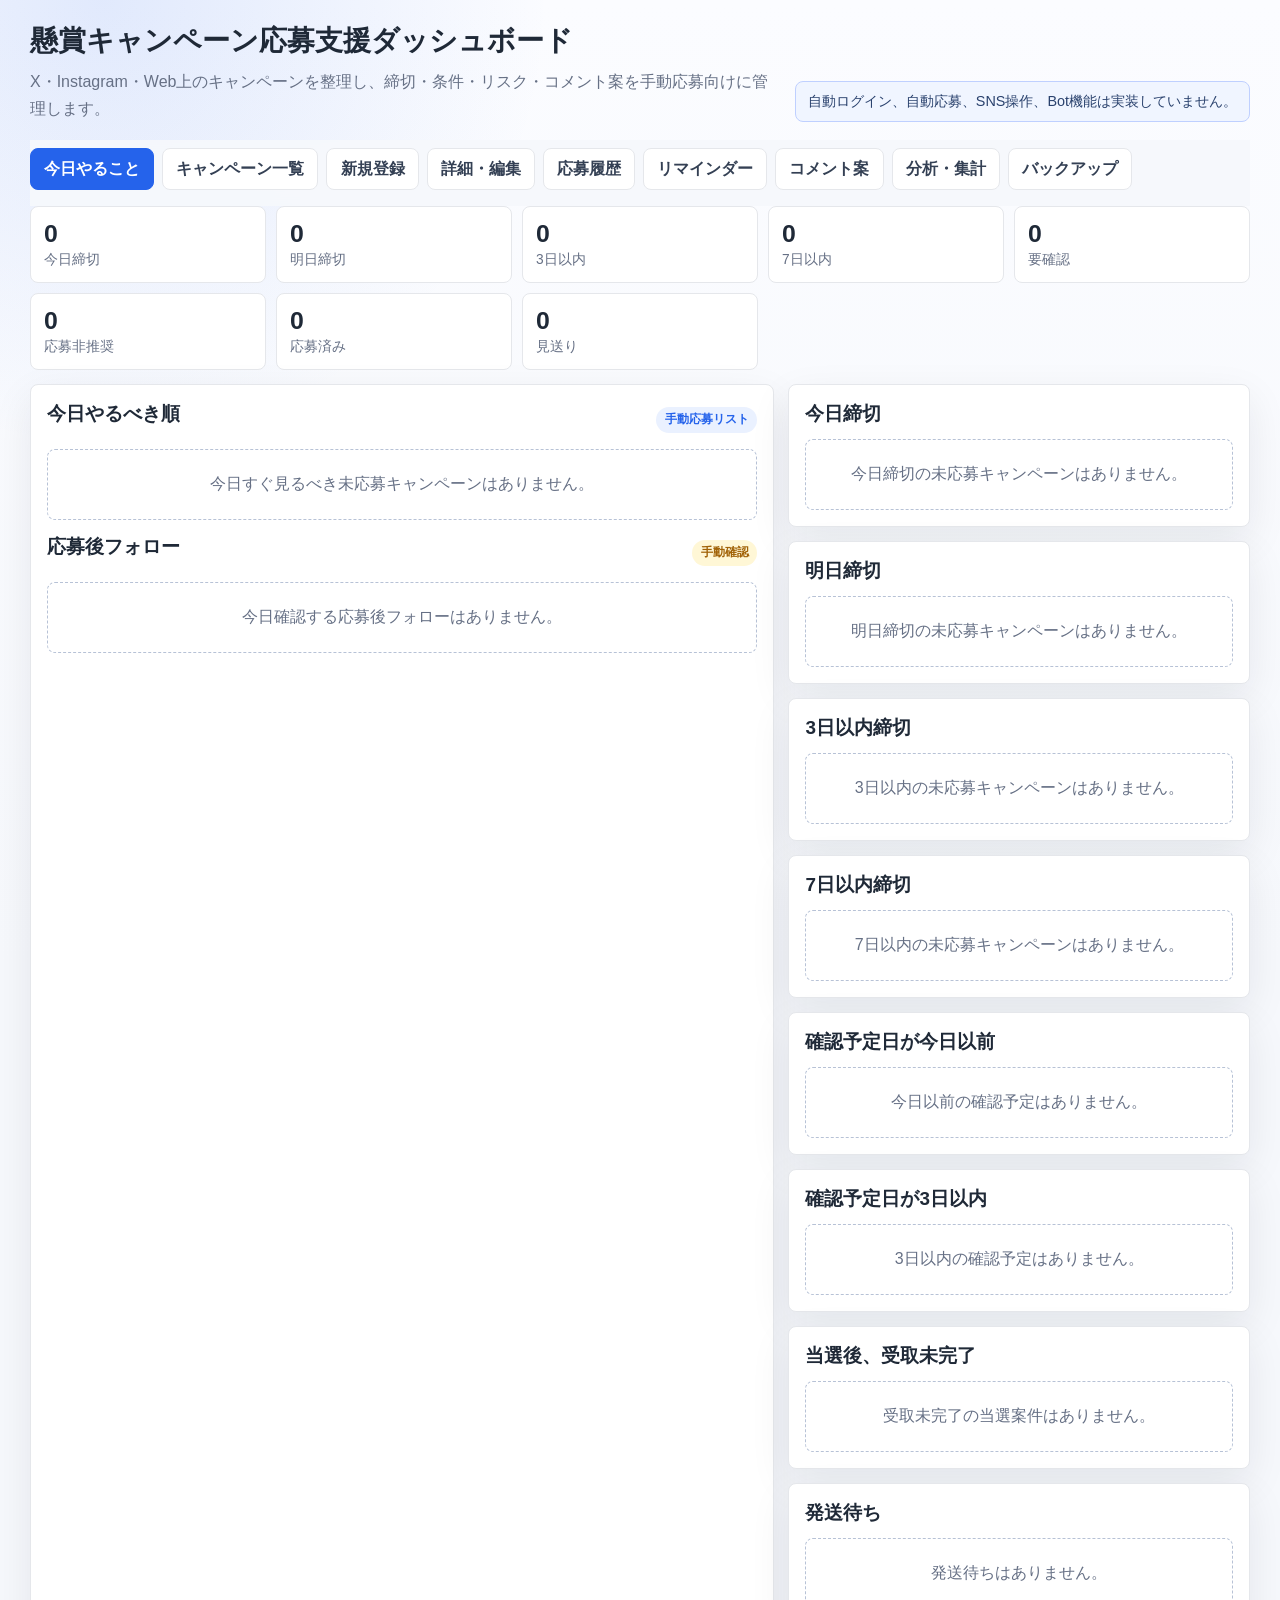
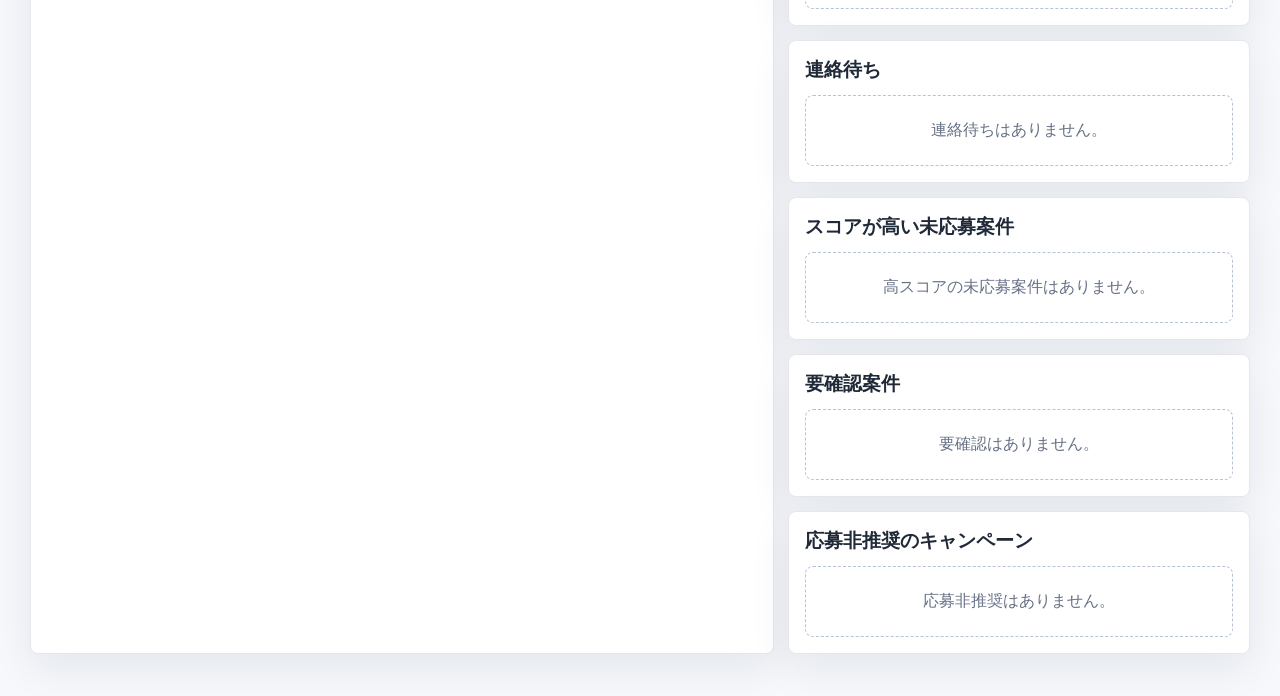
==== index.html @ 506e2f9c "feat: add reminder management and calendar export" ====
<!doctype html>
<html lang="ja">
<head>
  <meta charset="utf-8">
  <meta name="viewport" content="width=device-width, initial-scale=1">
  <title>懸賞キャンペーン応募支援ダッシュボード</title>
  <link rel="stylesheet" href="css/style.css?v=20260610-reminders3">
</head>
<body>
  <div class="app">
    <header>
      <div>
        <h1>懸賞キャンペーン応募支援ダッシュボード</h1>
        <p class="lead">X・Instagram・Web上のキャンペーンを整理し、締切・条件・リスク・コメント案を手動応募向けに管理します。</p>
      </div>
      <div class="safe-note">自動ログイン、自動応募、SNS操作、Bot機能は実装していません。</div>
    </header>

    <nav class="tabs" id="tabs"></nav>

    <main>
      <section class="view active" id="view-today"></section>
      <section class="view" id="view-list"></section>
      <section class="view" id="view-new"></section>
      <section class="view" id="view-detail"></section>
      <section class="view" id="view-history"></section>
      <section class="view" id="view-reminders"></section>
      <section class="view" id="view-comments"></section>
      <section class="view" id="view-analytics"></section>
      <section class="view" id="view-backup"></section>
    </main>
  </div>
  <div class="toast" id="toast"></div>

  <script src="js/app.js?v=20260610-reminders3"></script>
  <script src="js/tags.js?v=20260610-reminders3"></script>
  <script src="js/filter.js?v=20260610-reminders3"></script>
  <script src="js/risk.js?v=20260610-reminders3"></script>
  <script src="js/score.js?v=20260610-reminders3"></script>
  <script src="js/parser.js?v=20260610-reminders3"></script>
  <script src="js/comments.js?v=20260610-reminders3"></script>
  <script src="js/history.js?v=20260610-reminders3"></script>
  <script src="js/reminders.js?v=20260610-reminders3"></script>
  <script src="js/ics.js?v=20260610-reminders3"></script>
  <script src="js/stats.js?v=20260610-reminders3"></script>
  <script src="js/storage.js?v=20260610-reminders3"></script>
  <script src="js/export.js?v=20260610-reminders3"></script>
  <script src="js/sampleData.js?v=20260610-reminders3"></script>
  <script src="js/baseUi.js?v=20260610-reminders3"></script>
  <script src="js/formUi.js?v=20260610-reminders3"></script>
  <script src="js/todayUi.js?v=20260610-reminders3"></script>
  <script src="js/listUi.js?v=20260610-reminders3"></script>
  <script src="js/detailUi.js?v=20260610-reminders3"></script>
  <script src="js/historyUi.js?v=20260610-reminders3"></script>
  <script src="js/remindersUi.js?v=20260610-reminders3"></script>
  <script src="js/commentsUi.js?v=20260610-reminders3"></script>
  <script src="js/analyticsUi.js?v=20260610-reminders3"></script>
  <script src="js/backupUi.js?v=20260610-reminders3"></script>
  <script src="js/ui.js?v=20260610-reminders3"></script>
  <script>
    window.Kensho.init();
  </script>
</body>
</html>
---- css/style.css ----
:root {
  --bg: #f6f8fc;
  --panel: #ffffff;
  --ink: #1f2937;
  --muted: #667085;
  --line: #e5e7eb;
  --blue: #2563eb;
  --blue-soft: #eaf1ff;
  --green: #18875a;
  --green-soft: #e8f7ef;
  --yellow: #a16207;
  --yellow-soft: #fff7d6;
  --red: #c2413d;
  --red-soft: #ffebe9;
  --gray-soft: #eef2f7;
  --shadow: 0 14px 40px rgba(15, 23, 42, .08);
  --radius: 8px;
}

* { box-sizing: border-box; }
body {
  margin: 0;
  color: var(--ink);
  font-family: -apple-system, BlinkMacSystemFont, "Segoe UI", "Hiragino Sans", "Yu Gothic", sans-serif;
  background:
    radial-gradient(circle at 8% 0%, rgba(37, 99, 235, .12), transparent 28rem),
    linear-gradient(180deg, #fbfcff 0%, var(--bg) 42%);
}
button, input, select, textarea { font: inherit; }
button {
  border: 0;
  border-radius: var(--radius);
  padding: .72rem .95rem;
  background: var(--blue);
  color: #fff;
  font-weight: 700;
  cursor: pointer;
}
button.secondary { background: #edf2fb; color: #243b64; }
button.danger { background: var(--red); }
button.ghost { background: transparent; color: var(--blue); padding: .45rem .3rem; }
button.tiny { padding: .5rem .68rem; font-size: .84rem; }
button:disabled { opacity: .55; cursor: not-allowed; }
a { color: var(--blue); word-break: break-all; }
.app { width: min(1220px, calc(100% - 28px)); margin: 0 auto; padding: 22px 0 42px; }
header {
  display: grid;
  grid-template-columns: 1fr auto;
  gap: 16px;
  align-items: end;
  margin-bottom: 18px;
}
h1 { margin: 0; font-size: clamp(1.35rem, 2.2vw, 2.2rem); letter-spacing: 0; }
h2 { margin: 0 0 12px; font-size: 1.18rem; }
h3 { margin: 0 0 8px; font-size: 1rem; }
p { margin: 0; }
.lead { color: var(--muted); margin-top: 8px; line-height: 1.7; }
.safe-note {
  border: 1px solid #bfd0ff;
  background: #f0f5ff;
  color: #29416d;
  border-radius: var(--radius);
  padding: 10px 12px;
  font-size: .9rem;
}
.tabs {
  display: flex;
  gap: 8px;
  overflow-x: auto;
  padding: 8px 0 16px;
  position: sticky;
  top: 0;
  z-index: 5;
  background: rgba(246, 248, 252, .94);
  backdrop-filter: blur(10px);
}
.tab {
  white-space: nowrap;
  background: #fff;
  color: #344054;
  border: 1px solid var(--line);
  padding: .58rem .82rem;
}
.tab.active { background: var(--blue); color: #fff; border-color: var(--blue); }
.view { display: none; }
.view.active { display: block; }
.grid { display: grid; gap: 14px; }
.two { grid-template-columns: minmax(0, 1fr) minmax(320px, .62fr); }
.three { grid-template-columns: repeat(3, minmax(0, 1fr)); }
.panel {
  background: var(--panel);
  border: 1px solid var(--line);
  border-radius: var(--radius);
  box-shadow: var(--shadow);
  padding: 16px;
}
.toolbar { display: flex; flex-wrap: wrap; gap: 8px; align-items: center; margin-bottom: 12px; }
.filter-panel {
  border: 1px solid var(--line);
  border-radius: var(--radius);
  background: #fbfdff;
  padding: 12px;
  margin-bottom: 12px;
}
.filter-grid { display: grid; grid-template-columns: repeat(3, minmax(0, 1fr)); gap: 12px; }
.filter-group h3 { margin-bottom: 7px; color: #344054; }
.active-filters { display: flex; flex-wrap: wrap; gap: 7px; margin: 8px 0 12px; }
.tag-list { display: flex; flex-wrap: wrap; gap: 6px; margin-top: 7px; }
.tag-chip {
  border: 1px solid #cbd5e1;
  border-radius: 999px;
  background: #fff;
  color: #334155;
  padding: .24rem .52rem;
  font-size: .78rem;
  font-weight: 800;
}
button.tag-chip { cursor: pointer; }
.tag-chip.active { background: var(--blue-soft); border-color: #93b4ff; color: var(--blue); }
.field { display: grid; gap: 6px; }
label { font-size: .84rem; color: #475467; font-weight: 700; }
input, select, textarea {
  width: 100%;
  border: 1px solid #cfd7e6;
  border-radius: var(--radius);
  padding: .68rem .75rem;
  background: #fff;
  color: var(--ink);
}
textarea { min-height: 112px; resize: vertical; line-height: 1.6; }
.form-grid { display: grid; grid-template-columns: repeat(2, minmax(0, 1fr)); gap: 12px; }
.full { grid-column: 1 / -1; }
.checks { display: flex; flex-wrap: wrap; gap: 8px; }
.check-pill {
  display: inline-flex;
  gap: 6px;
  align-items: center;
  border: 1px solid var(--line);
  border-radius: 999px;
  padding: .48rem .68rem;
  background: #fff;
  color: #344054;
  font-size: .9rem;
}
.check-pill input { width: auto; }
.stat-grid { display: grid; grid-template-columns: repeat(5, minmax(0, 1fr)); gap: 10px; }
.stat {
  background: #fff;
  border: 1px solid var(--line);
  border-radius: var(--radius);
  padding: 13px;
}
.stat b { display: block; font-size: 1.55rem; margin-bottom: 2px; }
.stat span { color: var(--muted); font-size: .86rem; }
.campaign-list { display: grid; gap: 10px; }
.campaign {
  display: grid;
  grid-template-columns: 1fr auto;
  gap: 10px;
  border: 1px solid var(--line);
  border-left: 5px solid var(--blue);
  border-radius: var(--radius);
  background: #fff;
  padding: 13px;
}
.campaign.done,
.campaign.skipped { opacity: .68; border-left-color: #98a2b3; background: #fafafa; }
.campaign.risk-low { border-left-color: var(--green); }
.campaign.risk-mid { border-left-color: #eab308; }
.campaign.risk-high { border-left-color: var(--red); }
.campaign.due-today { box-shadow: 0 0 0 2px rgba(37, 99, 235, .18), var(--shadow); }
.campaign h3 { font-size: 1.04rem; }
.meta { display: flex; flex-wrap: wrap; gap: 7px; margin: 8px 0; align-items: center; }
.badge {
  display: inline-flex;
  align-items: center;
  border-radius: 999px;
  padding: .26rem .55rem;
  font-size: .78rem;
  font-weight: 800;
  background: var(--gray-soft);
  color: #475467;
}
.badge.low { background: var(--green-soft); color: var(--green); }
.badge.mid { background: var(--yellow-soft); color: var(--yellow); }
.badge.high { background: var(--red-soft); color: var(--red); }
.badge.blue { background: var(--blue-soft); color: var(--blue); }
.badge.gray { background: var(--gray-soft); color: #475467; }
.badge.deadline-today { background: var(--blue-soft); color: var(--blue); }
.badge.deadline-soon { background: var(--yellow-soft); color: var(--yellow); }
.action-grid { display: flex; gap: 8px; flex-wrap: wrap; margin-top: 10px; }
.action-grid button,
.action-grid a {
  display: inline-flex;
  align-items: center;
  justify-content: center;
  min-height: 38px;
  border-radius: var(--radius);
  padding: .58rem .72rem;
  text-decoration: none;
  font-weight: 800;
  font-size: .86rem;
}
.action-grid a { background: #eef4ff; color: var(--blue); }
.action-grid .muted-link { background: var(--gray-soft); color: #667085; pointer-events: none; }
.section-title {
  display: flex;
  align-items: center;
  justify-content: space-between;
  gap: 10px;
  margin-bottom: 10px;
}
.score { font-size: 1.5rem; font-weight: 900; color: var(--blue); text-align: right; }
.small { font-size: .86rem; color: var(--muted); line-height: 1.6; }
.table-wrap { overflow-x: auto; border: 1px solid var(--line); border-radius: var(--radius); background: #fff; }
table { width: 100%; border-collapse: collapse; min-width: 980px; }
th, td { border-bottom: 1px solid var(--line); padding: 10px; text-align: left; vertical-align: top; font-size: .88rem; }
th { background: #f8fafc; color: #475467; white-space: nowrap; }
tr:hover td { background: #fbfdff; }
tr.muted-row td { color: #667085; background: #fafafa; }
.status-select { min-width: 110px; padding: .45rem; }
.empty {
  border: 1px dashed #b7c2d6;
  border-radius: var(--radius);
  padding: 24px;
  text-align: center;
  color: var(--muted);
  background: rgba(255,255,255,.68);
}
.detail-layout { display: grid; grid-template-columns: minmax(0, 1fr) minmax(320px, .55fr); gap: 14px; }
.checklist { display: grid; gap: 7px; }
.check-row {
  display: flex;
  gap: 8px;
  align-items: center;
  border: 1px solid var(--line);
  border-radius: var(--radius);
  padding: 9px;
  background: #fff;
}
.check-row input { width: auto; }
.comment-card {
  border: 1px solid var(--line);
  border-radius: var(--radius);
  padding: 12px;
  background: #fff;
  line-height: 1.7;
}
.toast {
  position: fixed;
  right: 18px;
  bottom: 18px;
  padding: 11px 14px;
  border-radius: var(--radius);
  background: #111827;
  color: #fff;
  box-shadow: var(--shadow);
  opacity: 0;
  transform: translateY(12px);
  pointer-events: none;
  transition: .22s;
  z-index: 20;
}
.toast.show { opacity: 1; transform: translateY(0); }
.split-actions { display: flex; gap: 8px; flex-wrap: wrap; }
.suggested-tags { margin-top: 8px; }

@media (max-width: 860px) {
  .app { width: min(100% - 18px, 1220px); padding-top: 14px; }
  header, .two, .three, .detail-layout, .form-grid { grid-template-columns: 1fr; }
  .stat-grid { grid-template-columns: repeat(2, minmax(0, 1fr)); }
  .campaign { grid-template-columns: 1fr; }
  .score { text-align: left; }
  .action-grid { display: grid; grid-template-columns: repeat(2, minmax(0, 1fr)); }
  .action-grid button,
  .action-grid a { width: 100%; }
  .panel { padding: 13px; }
  .tabs { margin-inline: -9px; padding-inline: 9px; }
  .filter-grid { grid-template-columns: 1fr; }
  details.filter-panel summary { cursor: pointer; font-weight: 800; }
}
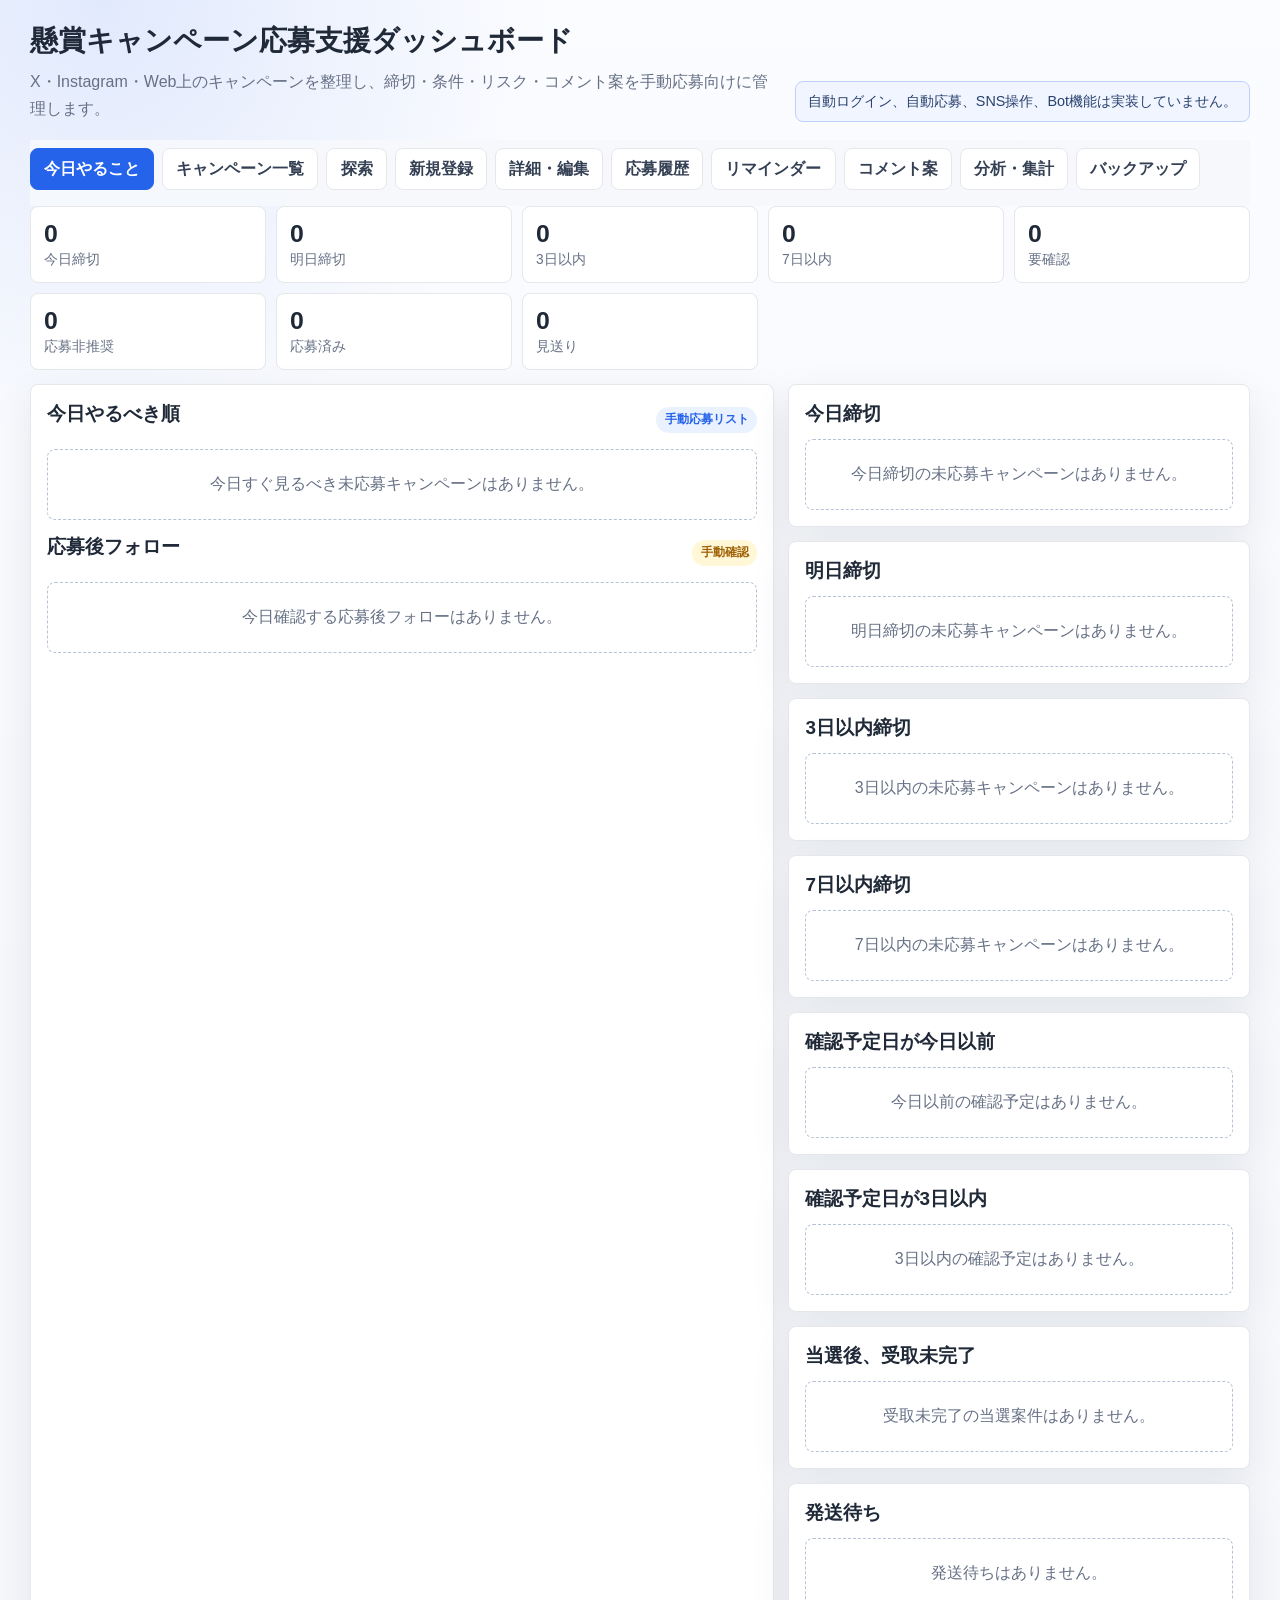
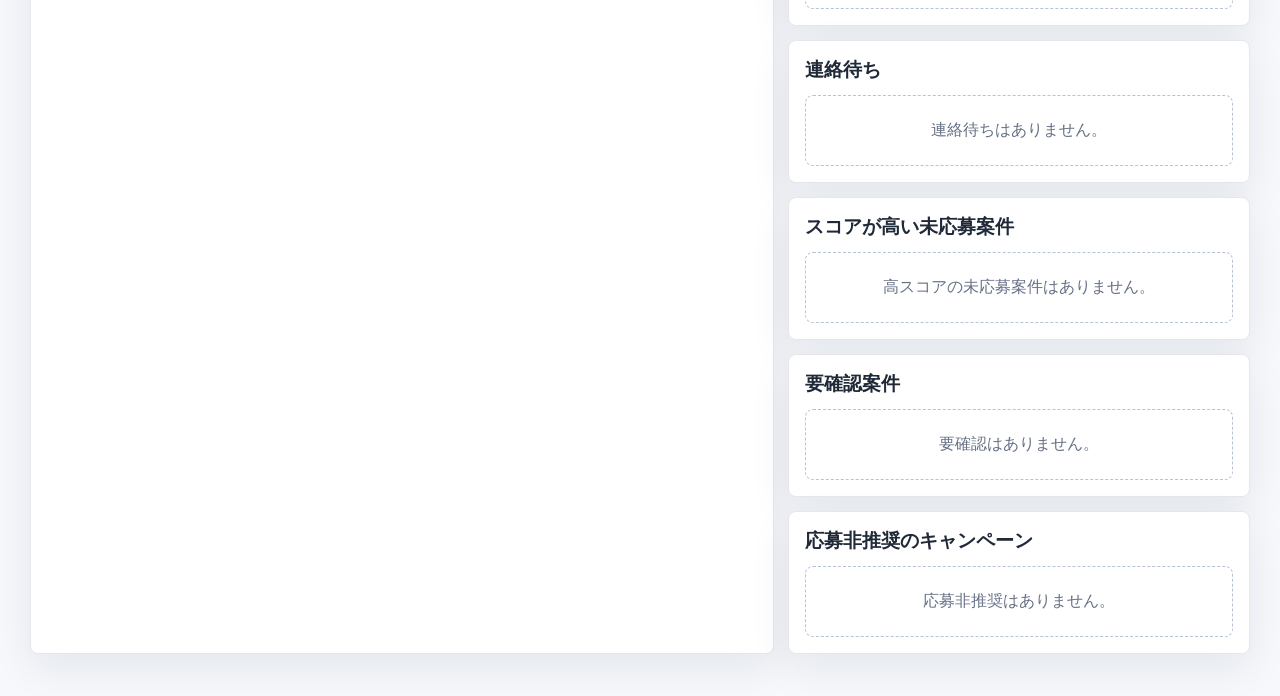
==== commit b5512b77: "feat: add campaign discovery assistant" ====
--- a/index.html
+++ b/index.html
@@ -3,8 +3,11 @@
 <head>
   <meta charset="utf-8">
   <meta name="viewport" content="width=device-width, initial-scale=1">
+  <meta name="theme-color" content="#2563eb">
   <title>懸賞キャンペーン応募支援ダッシュボード</title>
-  <link rel="stylesheet" href="css/style.css?v=20260610-reminders3">
+  <link rel="manifest" href="manifest.json">
+  <link rel="apple-touch-icon" href="icons/apple-touch-icon.png">
+  <link rel="stylesheet" href="css/style.css?v=20260610-discovery2">
 </head>
 <body>
   <div class="app">
@@ -21,6 +24,7 @@
     <main>
       <section class="view active" id="view-today"></section>
       <section class="view" id="view-list"></section>
+      <section class="view" id="view-discovery"></section>
       <section class="view" id="view-new"></section>
       <section class="view" id="view-detail"></section>
       <section class="view" id="view-history"></section>
@@ -32,33 +36,40 @@
   </div>
   <div class="toast" id="toast"></div>
 
-  <script src="js/app.js?v=20260610-reminders3"></script>
-  <script src="js/tags.js?v=20260610-reminders3"></script>
-  <script src="js/filter.js?v=20260610-reminders3"></script>
-  <script src="js/risk.js?v=20260610-reminders3"></script>
-  <script src="js/score.js?v=20260610-reminders3"></script>
-  <script src="js/parser.js?v=20260610-reminders3"></script>
-  <script src="js/comments.js?v=20260610-reminders3"></script>
-  <script src="js/history.js?v=20260610-reminders3"></script>
-  <script src="js/reminders.js?v=20260610-reminders3"></script>
-  <script src="js/ics.js?v=20260610-reminders3"></script>
-  <script src="js/stats.js?v=20260610-reminders3"></script>
-  <script src="js/storage.js?v=20260610-reminders3"></script>
-  <script src="js/export.js?v=20260610-reminders3"></script>
-  <script src="js/sampleData.js?v=20260610-reminders3"></script>
-  <script src="js/baseUi.js?v=20260610-reminders3"></script>
-  <script src="js/formUi.js?v=20260610-reminders3"></script>
-  <script src="js/todayUi.js?v=20260610-reminders3"></script>
-  <script src="js/listUi.js?v=20260610-reminders3"></script>
-  <script src="js/detailUi.js?v=20260610-reminders3"></script>
-  <script src="js/historyUi.js?v=20260610-reminders3"></script>
-  <script src="js/remindersUi.js?v=20260610-reminders3"></script>
-  <script src="js/commentsUi.js?v=20260610-reminders3"></script>
-  <script src="js/analyticsUi.js?v=20260610-reminders3"></script>
-  <script src="js/backupUi.js?v=20260610-reminders3"></script>
-  <script src="js/ui.js?v=20260610-reminders3"></script>
+  <script src="js/app.js?v=20260610-discovery2"></script>
+  <script src="js/tags.js?v=20260610-discovery2"></script>
+  <script src="js/filter.js?v=20260610-discovery2"></script>
+  <script src="js/risk.js?v=20260610-discovery2"></script>
+  <script src="js/score.js?v=20260610-discovery2"></script>
+  <script src="js/parser.js?v=20260610-discovery2"></script>
+  <script src="js/comments.js?v=20260610-discovery2"></script>
+  <script src="js/history.js?v=20260610-discovery2"></script>
+  <script src="js/reminders.js?v=20260610-discovery2"></script>
+  <script src="js/ics.js?v=20260610-discovery2"></script>
+  <script src="js/stats.js?v=20260610-discovery2"></script>
+  <script src="js/storage.js?v=20260610-discovery2"></script>
+  <script src="js/export.js?v=20260610-discovery2"></script>
+  <script src="js/sampleData.js?v=20260610-discovery2"></script>
+  <script src="js/discovery.js?v=20260610-discovery2"></script>
+  <script src="js/baseUi.js?v=20260610-discovery2"></script>
+  <script src="js/formUi.js?v=20260610-discovery2"></script>
+  <script src="js/todayUi.js?v=20260610-discovery2"></script>
+  <script src="js/listUi.js?v=20260610-discovery2"></script>
+  <script src="js/discoveryUi.js?v=20260610-discovery2"></script>
+  <script src="js/detailUi.js?v=20260610-discovery2"></script>
+  <script src="js/historyUi.js?v=20260610-discovery2"></script>
+  <script src="js/remindersUi.js?v=20260610-discovery2"></script>
+  <script src="js/commentsUi.js?v=20260610-discovery2"></script>
+  <script src="js/analyticsUi.js?v=20260610-discovery2"></script>
+  <script src="js/backupUi.js?v=20260610-discovery2"></script>
+  <script src="js/ui.js?v=20260610-discovery2"></script>
   <script>
     window.Kensho.init();
+    if ('serviceWorker' in navigator) {
+      window.addEventListener('load', () => {
+        navigator.serviceWorker.register('./sw.js').catch(() => {});
+      });
+    }
   </script>
 </body>
 </html>
--- a/css/style.css
+++ b/css/style.css
@@ -143,6 +143,13 @@
   font-size: .9rem;
 }
 .check-pill input { width: auto; }
+.check-pill input[type="file"] {
+  position: absolute;
+  width: 1px;
+  height: 1px;
+  opacity: 0;
+  pointer-events: none;
+}
 .stat-grid { display: grid; grid-template-columns: repeat(5, minmax(0, 1fr)); gap: 10px; }
 .stat {
   background: #fff;
@@ -264,10 +271,25 @@
 .toast.show { opacity: 1; transform: translateY(0); }
 .split-actions { display: flex; gap: 8px; flex-wrap: wrap; }
 .suggested-tags { margin-top: 8px; }
+.discovery-presets { margin-bottom: 0; }
+.discovery-keyword { grid-template-columns: 1fr; }
+.candidate-preview { display: grid; gap: 12px; margin-top: 14px; }
+.preview-grid {
+  display: grid;
+  grid-template-columns: repeat(2, minmax(0, 1fr));
+  gap: 8px 14px;
+  margin: 10px 0;
+  font-size: .9rem;
+  line-height: 1.6;
+}
+.duplicate-warning {
+  border-color: #f0c27a;
+  background: #fffaf0;
+}
 
 @media (max-width: 860px) {
   .app { width: min(100% - 18px, 1220px); padding-top: 14px; }
-  header, .two, .three, .detail-layout, .form-grid { grid-template-columns: 1fr; }
+  header, .two, .three, .detail-layout, .form-grid, .preview-grid { grid-template-columns: 1fr; }
   .stat-grid { grid-template-columns: repeat(2, minmax(0, 1fr)); }
   .campaign { grid-template-columns: 1fr; }
   .score { text-align: left; }
